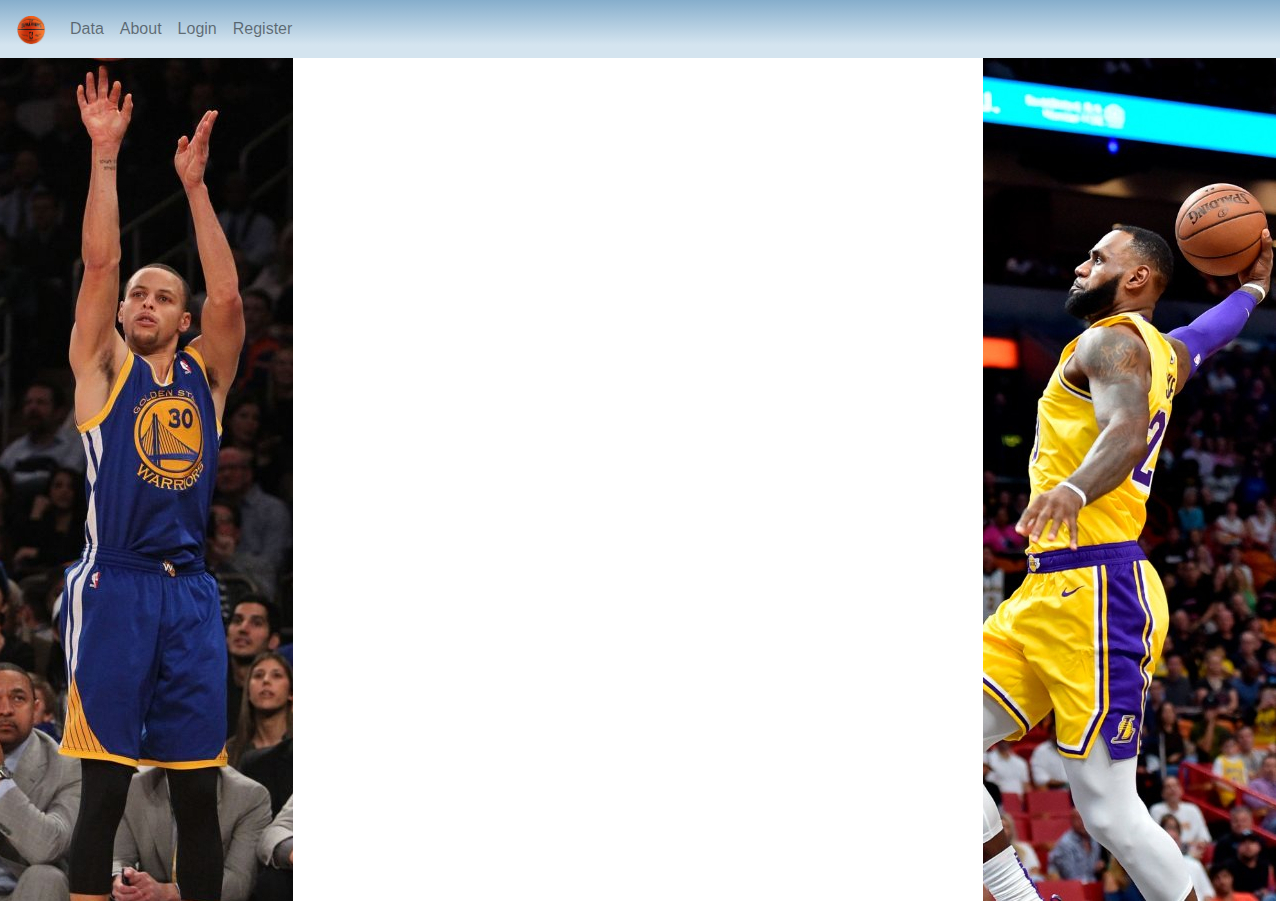
==== about.html @ 164a7b2d "updated html files" ====
<!doctype html>
<html lang="en">

<head>
	<!-- Required meta tags -->
	<meta charset="utf-8">
	<meta name="viewport" content="width=device-width, initial-scale=1, shrink-to-fit=no">

	<!-- Local CSS -->
	<link rel="stylesheet" href="css/styles.css" type="text/css">

	<!-- Bootstrap CSS -->
	<link rel="stylesheet" href="https://stackpath.bootstrapcdn.com/bootstrap/4.3.1/css/bootstrap.min.css"
		integrity="sha384-ggOyR0iXCbMQv3Xipma34MD+dH/1fQ784/j6cY/iJTQUOhcWr7x9JvoRxT2MZw1T" crossorigin="anonymous">

	<title>BBall Polls</title>
	<link rel="icon" href="images/favicon.jpg" />
</head>

<body>
	<!-- Navbar Start-->
	<nav class="navbar navbar-expand-lg navbar-light">
		<a class="navbar-brand" href="index.html">
			<img src="images/navicon.png" width="30" height="30" alt="">
		</a>
		<button class="navbar-toggler" type="button" data-toggle="collapse" data-target="#navbarNav"
			aria-controls="navbarNav" aria-expanded="false" aria-label="Toggle navigation">
			<span class="navbar-toggler-icon"></span>
		</button>
		<div class="collapse navbar-collapse" id="navbarNav">
			<ul class="navbar-nav">
				<li class="nav-item">
					<a class="nav-link" href="data.html">Data</a>
				</li>
				<li class="nav-item">
					<a class="nav-link" href="about.html">About</a>
				</li>
				<li class="nav-item">
					<a class="nav-link" href="login.html">Login</a>
				</li>
				<li class="nav-item">
					<a class="nav-link" href="register.html">Register</a>
				</li>
			</ul>
		</div>
	</nav>

	<!-- Main Content -->
	<div class="row">
		<div class="col-md-3 left">
			<img src="images/steph5.jpg" alt="Steph Curry">
		</div>
		<div class="col-md-6 center">
			<form>
				
			</form>
		</div>
		<div class="col-md-3 right">
			<img src="images/lebron4.jpg" alt="Lebron James">
		</div>
	</div>

	<!-- Optional JavaScript -->
	<!-- jQuery first, then Popper.js, then Bootstrap JS -->
	<script src="https://code.jquery.com/jquery-3.3.1.slim.min.js"
		integrity="sha384-q8i/X+965DzO0rT7abK41JStQIAqVgRVzpbzo5smXKp4YfRvH+8abtTE1Pi6jizo"
		crossorigin="anonymous"></script>
	<script src="https://cdnjs.cloudflare.com/ajax/libs/popper.js/1.14.7/umd/popper.min.js"
		integrity="sha384-UO2eT0CpHqdSJQ6hJty5KVphtPhzWj9WO1clHTMGa3JDZwrnQq4sF86dIHNDz0W1"
		crossorigin="anonymous"></script>
	<script src="https://stackpath.bootstrapcdn.com/bootstrap/4.3.1/js/bootstrap.min.js"
		integrity="sha384-JjSmVgyd0p3pXB1rRibZUAYoIIy6OrQ6VrjIEaFf/nJGzIxFDsf4x0xIM+B07jRM"
		crossorigin="anonymous"></script>
</body>

</html>
---- css/styles.css ----
.intro {
    margin-top: 25px;
}

.center {
    text-align: center;
    margin-top: 175px;
}

.navbar {
    background: rgba(134,174,204,1);
    background: -moz-linear-gradient(top, rgba(134,174,204,1) 0%, rgba(212,228,239,1) 77%, rgba(212,228,239,1) 89%);
    background: -webkit-gradient(left top, left bottom, color-stop(0%, rgba(134,174,204,1)), color-stop(77%, rgba(212,228,239,1)), color-stop(89%, rgba(212,228,239,1)));
    background: -webkit-linear-gradient(top, rgba(134,174,204,1) 0%, rgba(212,228,239,1) 77%, rgba(212,228,239,1) 89%);
    background: -o-linear-gradient(top, rgba(134,174,204,1) 0%, rgba(212,228,239,1) 77%, rgba(212,228,239,1) 89%);
    background: -ms-linear-gradient(top, rgba(134,174,204,1) 0%, rgba(212,228,239,1) 77%, rgba(212,228,239,1) 89%);
    background: linear-gradient(to bottom, rgba(134,174,204,1) 0%, rgba(212,228,239,1) 77%, rgba(212,228,239,1) 89%);
    filter: progid:DXImageTransform.Microsoft.gradient( startColorstr='#86aecc', endColorstr='#d4e4ef', GradientType=0 );
}

.btn {
    margin-top: 25px;
}

@media only screen and (max-width: 1025px) {
    img {
      display: none;
    }
  }
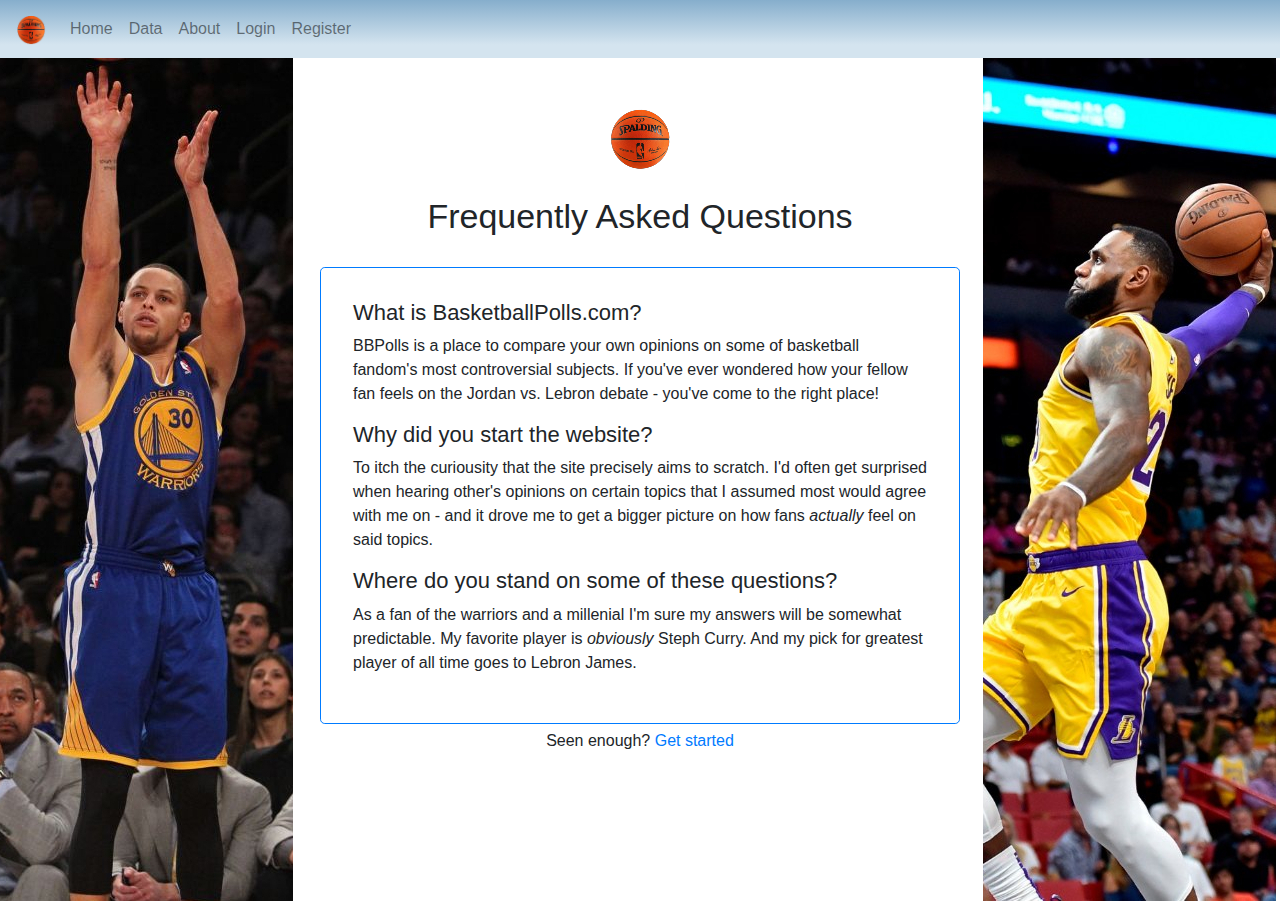
==== commit 6ebd95bb: "made various structural and aesthetic changes to all html files" ====
--- a/about.html
+++ b/about.html
@@ -21,14 +21,18 @@
 	<!-- Navbar Start-->
 	<nav class="navbar navbar-expand-lg navbar-light">
 		<a class="navbar-brand" href="index.html">
-			<img src="images/navicon.png" width="30" height="30" alt="">
+			<img class="homebutton" src="images/navicon.png" width="30" height="30" alt="Home Button">
 		</a>
+		<h2 class="navheading">BasketballPolls.com</h2>
 		<button class="navbar-toggler" type="button" data-toggle="collapse" data-target="#navbarNav"
 			aria-controls="navbarNav" aria-expanded="false" aria-label="Toggle navigation">
 			<span class="navbar-toggler-icon"></span>
 		</button>
 		<div class="collapse navbar-collapse" id="navbarNav">
 			<ul class="navbar-nav">
+				<li class="nav-item">
+					<a class="nav-link" href="index.html">Home</a>
+				</li>
 				<li class="nav-item">
 					<a class="nav-link" href="data.html">Data</a>
 				</li>
@@ -46,19 +50,28 @@
 	</nav>
 
 	<!-- Main Content -->
-	<div class="row">
-		<div class="col-md-3 left">
-			<img src="images/steph5.jpg" alt="Steph Curry">
-		</div>
-		<div class="col-md-6 center">
-			<form>
-				
-			</form>
-		</div>
-		<div class="col-md-3 right">
-			<img src="images/lebron4.jpg" alt="Lebron James">
-		</div>
-	</div>
+	<main class="row no-gutters">
+		<aside class="col-md-3 left">
+			<img class="banner" src="images/steph5.jpg" alt="Steph Curry">
+		</aside>
+		<!-- FAQ Block -->
+		<section class="col-md-6 center text-center">
+			<img src="images/navicon.png" alt="Top Logo" id="toplogo">
+			<h1 class="headings">Frequently Asked Questions</h1>
+			<section class="contentblock text-left border-primary border rounded-lg">
+				<h2 class="faq">What is BasketballPolls.com?</h2>
+				<p>BBPolls is a place to compare your own opinions on some of basketball fandom's most controversial subjects. If you've ever wondered how your fellow fan feels on the Jordan vs. Lebron debate - you've come to the right place!</p>
+				<h2 class="faq">Why did you start the website?</h2>
+				<p>To itch the curiousity that the site precisely aims to scratch. I'd often get surprised when hearing other's opinions on certain topics that I assumed most would agree with me on - and it drove me to get a bigger picture on how fans <em>actually</em> feel on said topics.</p>
+				<h2 class="faq">Where do you stand on some of these questions?</h2>
+				<p>As a fan of the warriors and a millenial I'm sure my answers will be somewhat predictable. My favorite player is <em>obviously</em> Steph Curry. And my pick for greatest player of all time goes to Lebron James.</em></p>
+			</section>
+			<p class="subnote">Seen enough? <a href="login.html">Get started</a></p>
+		</section>
+		<aside class="col-md-3 right">
+			<img class="banner" id="lebron" src="images/lebron4.jpg" alt="Lebron James">
+		</aside>
+	</main>
 
 	<!-- Optional JavaScript -->
 	<!-- jQuery first, then Popper.js, then Bootstrap JS -->
--- a/css/styles.css
+++ b/css/styles.css
@@ -1,12 +1,5 @@
-.intro {
-    margin-top: 25px;
-}
 
-.center {
-    text-align: center;
-    margin-top: 175px;
-}
-
+/*This provides the gradient effect of the navbar */
 .navbar {
     background: rgba(134,174,204,1);
     background: -moz-linear-gradient(top, rgba(134,174,204,1) 0%, rgba(212,228,239,1) 77%, rgba(212,228,239,1) 89%);
@@ -22,8 +15,84 @@
     margin-top: 25px;
 }
 
+/* Controls spacing of the notes appearing below each main content block */
+.subnote {
+    margin-top: 5px;
+}
+
+#lebron {
+    margin-left: 23px;
+}
+
+#toplogo {
+    margin-top: 50px;
+}
+
+#faq p {
+    font-weight: 200;
+}
+
+/* Controls formatting for all main contentblocks across html files */
+.contentblock {
+    margin-top: 30px;
+    padding: 5%;
+}
+
+label {
+    text-align: left;
+    font-weight: 200;
+}
+
+.navheading {
+    font-size: 18px;
+    font-weight: 300;
+}
+
+/* Controls formatting for all headings across html files */
+.headings {
+    margin-top: 25px;
+    font-size: 34px;
+    font-weight: 300;
+}
+
+.faq {
+    font-size: 22px;
+    font-weight: 300;
+}
+
+.intro {
+    font-weight: 200;
+}
+
+/* All non-pc media device formatting */
 @media only screen and (max-width: 1025px) {
-    img {
-      display: none;
+    .banner {
+        display: none;
     }
-  }+    .myheader {
+        font-size: 45px;
+    }
+    .intro {
+        font-size: 16px;
+        margin-bottom: 25px;
+    }
+    .row {
+        padding: 5%;
+    }
+  }
+
+/* Medium device and larger formatting */
+@media only screen and (min-width: 768px) {
+    /* Restricts a heading that appears on the navbar */
+    .navheading {
+        display: none;
+    }
+}
+
+
+/* Logo button removal from devices without a hamburger nav */
+@media only screen and (max-width: 768px) {
+    .homebutton {
+        display: none;
+    }
+}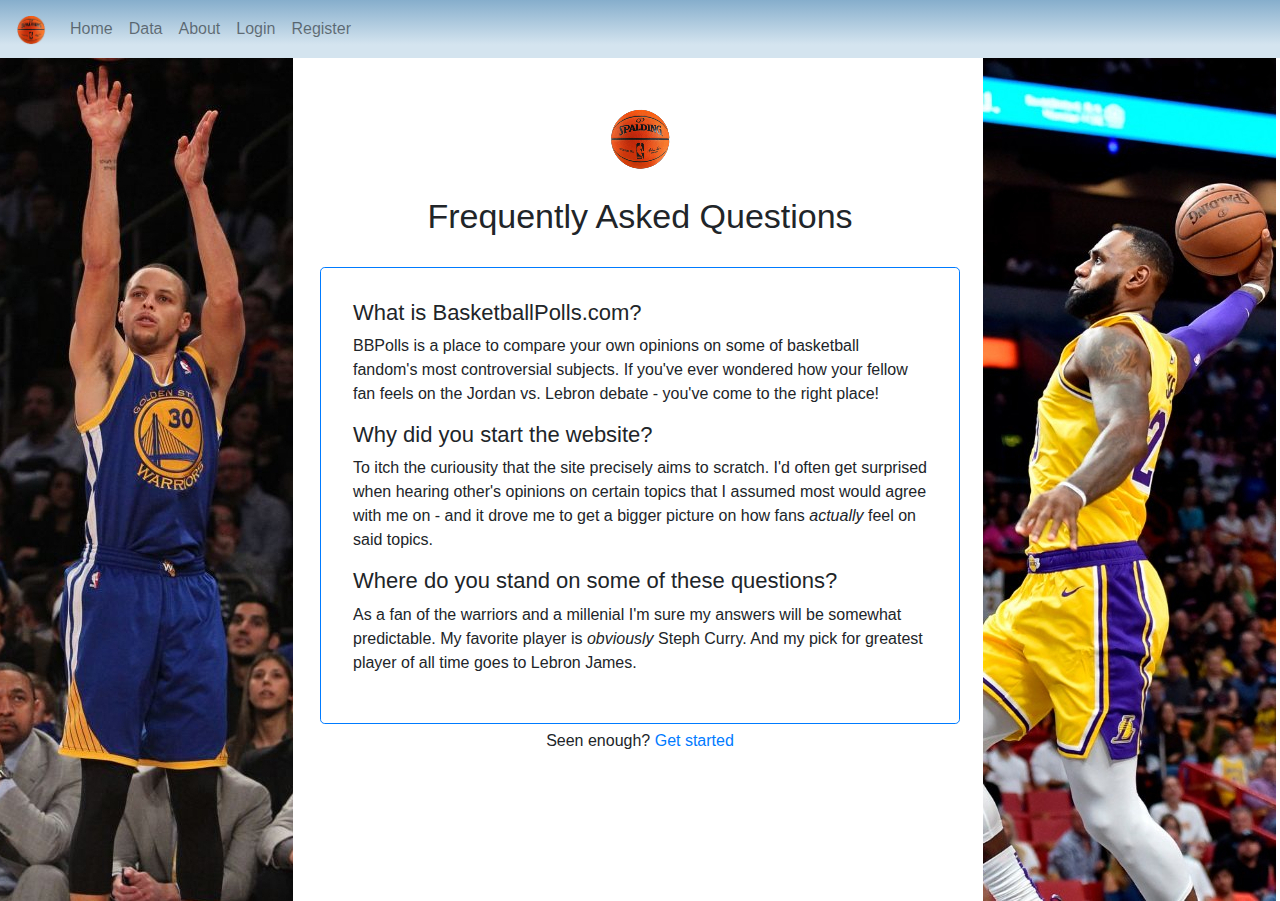
==== commit 54e4e4bb: "updated structure and css across all pages" ====
--- a/about.html
+++ b/about.html
@@ -19,7 +19,7 @@
 
 <body>
 	<!-- Navbar Start-->
-	<nav class="navbar navbar-expand-lg navbar-light">
+	<nav class="navbar navbar-expand-lg navbar-light sticky-top">
 		<a class="navbar-brand" href="index.html">
 			<img class="homebutton" src="images/navicon.png" width="30" height="30" alt="Home Button">
 		</a>
--- a/css/styles.css
+++ b/css/styles.css
@@ -1,3 +1,11 @@
+/* Universal CSS styling start */
+#lebron {
+    margin-left: 23px;
+}
+
+#toplogo {
+    margin-top: 50px;
+}
 
 /*This provides the gradient effect of the navbar */
 .navbar {
@@ -11,8 +19,28 @@
     filter: progid:DXImageTransform.Microsoft.gradient( startColorstr='#86aecc', endColorstr='#d4e4ef', GradientType=0 );
 }
 
+/* Home page css start */
+.intro {
+    font-weight: 200;
+}
+
 .btn {
     margin-top: 25px;
+}
+
+.navheading {
+    font-size: 18px;
+    font-weight: 300;
+}
+
+/* About page CSS start */
+#faq p {
+    font-weight: 200;
+}
+
+.faq {
+    font-size: 22px;
+    font-weight: 300;
 }
 
 /* Controls spacing of the notes appearing below each main content block */
@@ -20,32 +48,10 @@
     margin-top: 5px;
 }
 
-#lebron {
-    margin-left: 23px;
-}
-
-#toplogo {
-    margin-top: 50px;
-}
-
-#faq p {
-    font-weight: 200;
-}
-
 /* Controls formatting for all main contentblocks across html files */
 .contentblock {
     margin-top: 30px;
     padding: 5%;
-}
-
-label {
-    text-align: left;
-    font-weight: 200;
-}
-
-.navheading {
-    font-size: 18px;
-    font-weight: 300;
 }
 
 /* Controls formatting for all headings across html files */
@@ -55,12 +61,9 @@
     font-weight: 300;
 }
 
-.faq {
-    font-size: 22px;
-    font-weight: 300;
-}
-
-.intro {
+/* Styles the form labels across Data/Login/Registration page */
+label {
+    text-align: left;
     font-weight: 200;
 }
 
@@ -89,7 +92,6 @@
     }
 }
 
-
 /* Logo button removal from devices without a hamburger nav */
 @media only screen and (max-width: 768px) {
     .homebutton {
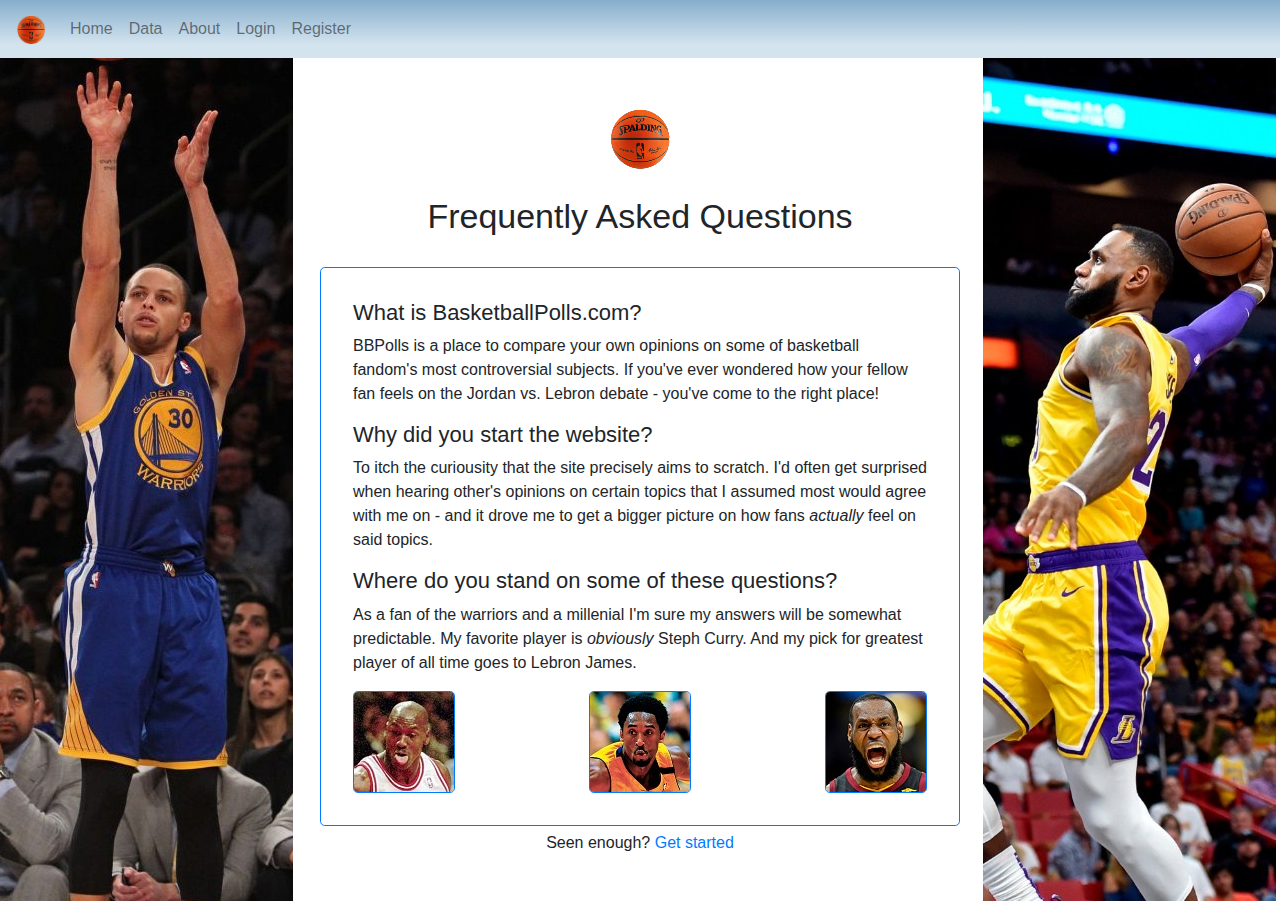
==== commit 142146b8: "made small optimization changes to most files and populated the data page" ====
--- a/about.html
+++ b/about.html
@@ -64,7 +64,12 @@
 				<h2 class="faq">Why did you start the website?</h2>
 				<p>To itch the curiousity that the site precisely aims to scratch. I'd often get surprised when hearing other's opinions on certain topics that I assumed most would agree with me on - and it drove me to get a bigger picture on how fans <em>actually</em> feel on said topics.</p>
 				<h2 class="faq">Where do you stand on some of these questions?</h2>
-				<p>As a fan of the warriors and a millenial I'm sure my answers will be somewhat predictable. My favorite player is <em>obviously</em> Steph Curry. And my pick for greatest player of all time goes to Lebron James.</em></p>
+				<p>As a fan of the warriors and a millenial I'm sure my answers will be somewhat predictable. My favorite player is <em>obviously</em> Steph Curry. And my pick for greatest player of all time goes to Lebron James.</p>
+				<div class="d-flex justify-content-between">
+					<img src="images/jordan.jpg" alt="Michael Jordan" class="aboutpics border border-primary rounded-lg">
+					<img src="images/kobe.jpg" alt="Kobe Bryant" class="aboutpics border border-primary rounded-lg">
+					<img src="images/lebronagain.jpg" alt="Lebron James" class="aboutpics border border-primary rounded-lg">
+				</div>	
 			</section>
 			<p class="subnote">Seen enough? <a href="login.html">Get started</a></p>
 		</section>
--- a/css/styles.css
+++ b/css/styles.css
@@ -43,6 +43,18 @@
     font-weight: 300;
 }
 
+/* Data page CSS start */
+
+
+
+
+
+
+
+
+
+
+
 /* Controls spacing of the notes appearing below each main content block */
 .subnote {
     margin-top: 5px;
@@ -84,6 +96,13 @@
     }
   }
 
+/* Hides pictures on the about page from small and medium devices */
+@media only screen and (max-width: 1023px) {
+    .aboutpics {
+        display: none;
+    }
+}
+
 /* Medium device and larger formatting */
 @media only screen and (min-width: 768px) {
     /* Restricts a heading that appears on the navbar */
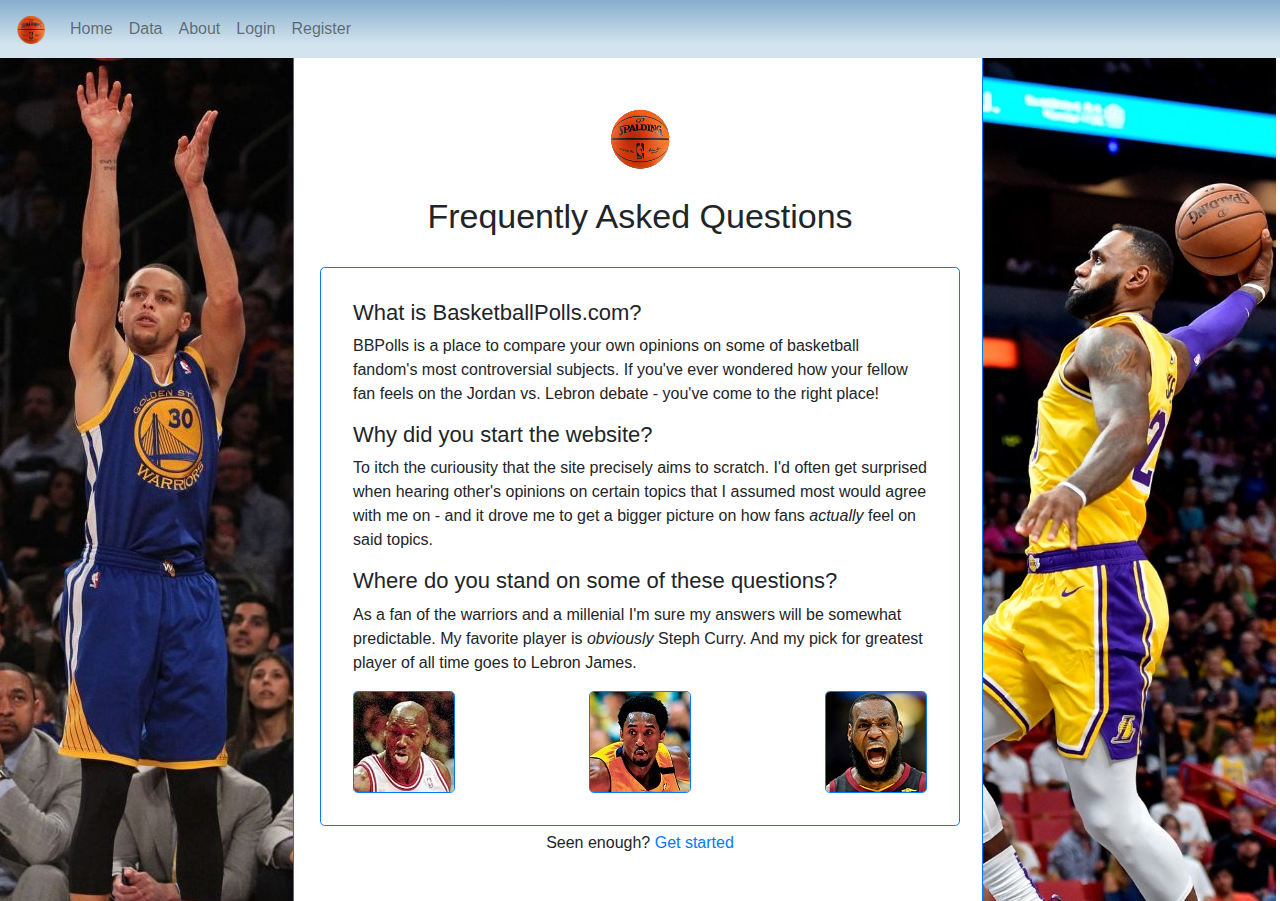
==== commit d37e1e50: "updated several pages and added the data results page" ====
--- a/about.html
+++ b/about.html
@@ -52,7 +52,7 @@
 	<!-- Main Content -->
 	<main class="row no-gutters">
 		<aside class="col-md-3 left">
-			<img class="banner" src="images/steph5.jpg" alt="Steph Curry">
+			<img class="banner border-right border-primary" src="images/steph5.jpg" alt="Steph Curry">
 		</aside>
 		<!-- FAQ Block -->
 		<section class="col-md-6 center text-center">
@@ -74,7 +74,7 @@
 			<p class="subnote">Seen enough? <a href="login.html">Get started</a></p>
 		</section>
 		<aside class="col-md-3 right">
-			<img class="banner" id="lebron" src="images/lebron4.jpg" alt="Lebron James">
+			<img id="lebron" class="banner border-left border-primary" src="images/lebron4.jpg" alt="Lebron James">
 		</aside>
 	</main>
 
--- a/css/styles.css
+++ b/css/styles.css
@@ -1,6 +1,6 @@
 /* Universal CSS styling start */
 #lebron {
-    margin-left: 23px;
+    margin-left: 22px;
 }
 
 #toplogo {
@@ -43,18 +43,6 @@
     font-weight: 300;
 }
 
-/* Data page CSS start */
-
-
-
-
-
-
-
-
-
-
-
 /* Controls spacing of the notes appearing below each main content block */
 .subnote {
     margin-top: 5px;
@@ -79,6 +67,14 @@
     font-weight: 200;
 }
 
+/* Table CSS start */
+table th {
+    font-weight: 500;
+}
+table td {
+    font-weight: 300;
+}
+
 /* All non-pc media device formatting */
 @media only screen and (max-width: 1025px) {
     .banner {
@@ -101,6 +97,18 @@
     .aboutpics {
         display: none;
     }
+    table th {
+        font-size: 10px;
+    }
+    table td {
+        font-size: 10px;
+    }
+    #toplogo {
+        display: none;
+    }
+    .homebutton {
+        display: none;
+    }
 }
 
 /* Medium device and larger formatting */
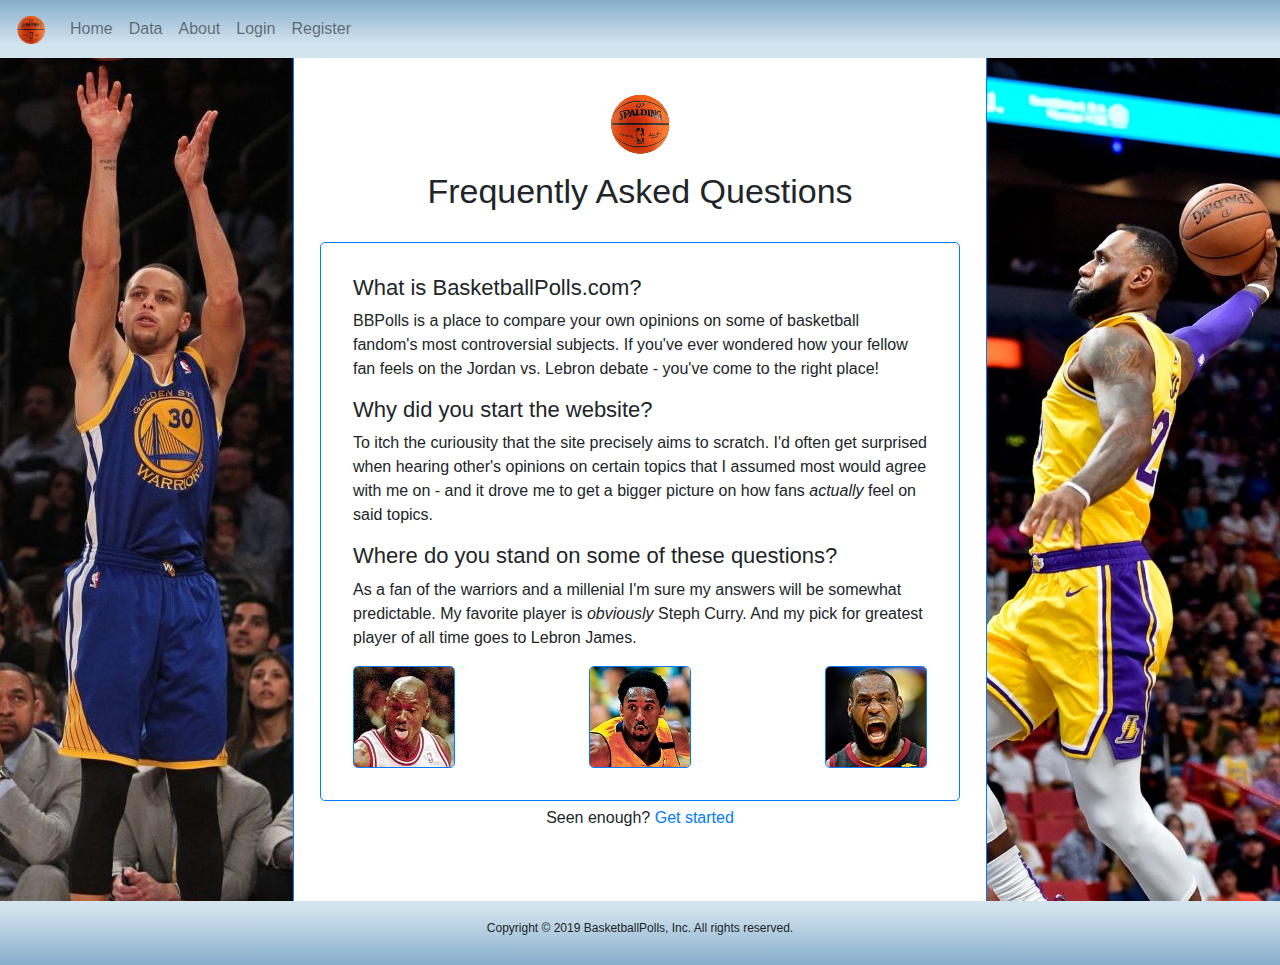
==== commit 1c21ee5a: "finalized basic structure of all pages and filled the pages with content" ====
--- a/about.html
+++ b/about.html
@@ -19,11 +19,11 @@
 
 <body>
 	<!-- Navbar Start-->
-	<nav class="navbar navbar-expand-lg navbar-light sticky-top">
+	<nav class="navbar navbar-expand-lg navbar-light sticky-top gradient">
 		<a class="navbar-brand" href="index.html">
 			<img class="homebutton" src="images/navicon.png" width="30" height="30" alt="Home Button">
 		</a>
-		<h2 class="navheading">BasketballPolls.com</h2>
+		<h2 class="navheading">BasketballPolls</h2>
 		<button class="navbar-toggler" type="button" data-toggle="collapse" data-target="#navbarNav"
 			aria-controls="navbarNav" aria-expanded="false" aria-label="Toggle navigation">
 			<span class="navbar-toggler-icon"></span>
@@ -60,23 +60,36 @@
 			<h1 class="headings">Frequently Asked Questions</h1>
 			<section class="contentblock text-left border-primary border rounded-lg">
 				<h2 class="faq">What is BasketballPolls.com?</h2>
-				<p>BBPolls is a place to compare your own opinions on some of basketball fandom's most controversial subjects. If you've ever wondered how your fellow fan feels on the Jordan vs. Lebron debate - you've come to the right place!</p>
+				<p>BBPolls is a place to compare your own opinions on some of basketball fandom's most controversial
+					subjects. If you've ever wondered how your fellow fan feels on the Jordan vs. Lebron debate - you've
+					come to the right place!</p>
 				<h2 class="faq">Why did you start the website?</h2>
-				<p>To itch the curiousity that the site precisely aims to scratch. I'd often get surprised when hearing other's opinions on certain topics that I assumed most would agree with me on - and it drove me to get a bigger picture on how fans <em>actually</em> feel on said topics.</p>
+				<p>To itch the curiousity that the site precisely aims to scratch. I'd often get surprised when hearing
+					other's opinions on certain topics that I assumed most would agree with me on - and it drove me to
+					get a bigger picture on how fans <em>actually</em> feel on said topics.</p>
 				<h2 class="faq">Where do you stand on some of these questions?</h2>
-				<p>As a fan of the warriors and a millenial I'm sure my answers will be somewhat predictable. My favorite player is <em>obviously</em> Steph Curry. And my pick for greatest player of all time goes to Lebron James.</p>
+				<p>As a fan of the warriors and a millenial I'm sure my answers will be somewhat predictable. My
+					favorite player is <em>obviously</em> Steph Curry. And my pick for greatest player of all time goes
+					to Lebron James.</p>
 				<div class="d-flex justify-content-between">
-					<img src="images/jordan.jpg" alt="Michael Jordan" class="aboutpics border border-primary rounded-lg">
+					<img src="images/jordan.jpg" alt="Michael Jordan"
+						class="aboutpics border border-primary rounded-lg">
 					<img src="images/kobe.jpg" alt="Kobe Bryant" class="aboutpics border border-primary rounded-lg">
-					<img src="images/lebronagain.jpg" alt="Lebron James" class="aboutpics border border-primary rounded-lg">
-				</div>	
+					<img src="images/lebronagain.jpg" alt="Lebron James"
+						class="aboutpics border border-primary rounded-lg">
+				</div>
 			</section>
 			<p class="subnote">Seen enough? <a href="login.html">Get started</a></p>
 		</section>
 		<aside class="col-md-3 right">
-			<img id="lebron" class="banner border-left border-primary" src="images/lebron4.jpg" alt="Lebron James">
+			<img id="lebron" class="banner border-left border-primary float-right" src="images/lebron4.jpg" alt="Lebron James">
 		</aside>
 	</main>
+	<footer class="footer myfooter">
+		<div class="container text-center">
+			<p class="copyright">Copyright &copy; 2019 BasketballPolls, Inc. All rights reserved.</p>
+		</div>
+	</footer>
 
 	<!-- Optional JavaScript -->
 	<!-- jQuery first, then Popper.js, then Bootstrap JS -->
--- a/css/styles.css
+++ b/css/styles.css
@@ -1,14 +1,27 @@
 /* Universal CSS styling start */
-#lebron {
-    margin-left: 22px;
+#toplogo {
+    margin-top: 35px;
 }
 
-#toplogo {
-    margin-top: 50px;
+.copyright {
+    font-size: 12px;
+    margin-top: 5px;
+}
+
+.myfooter {
+    padding: 1%;
+    background: rgba(212,228,239,1);
+    background: -moz-linear-gradient(top, rgba(212,228,239,1) 0%, rgba(212,228,239,1) 11%, rgba(201,221,234,1) 23%, rgba(134,174,204,1) 100%);
+    background: -webkit-gradient(left top, left bottom, color-stop(0%, rgba(212,228,239,1)), color-stop(11%, rgba(212,228,239,1)), color-stop(23%, rgba(201,221,234,1)), color-stop(100%, rgba(134,174,204,1)));
+    background: -webkit-linear-gradient(top, rgba(212,228,239,1) 0%, rgba(212,228,239,1) 11%, rgba(201,221,234,1) 23%, rgba(134,174,204,1) 100%);
+    background: -o-linear-gradient(top, rgba(212,228,239,1) 0%, rgba(212,228,239,1) 11%, rgba(201,221,234,1) 23%, rgba(134,174,204,1) 100%);
+    background: -ms-linear-gradient(top, rgba(212,228,239,1) 0%, rgba(212,228,239,1) 11%, rgba(201,221,234,1) 23%, rgba(134,174,204,1) 100%);
+    background: linear-gradient(to bottom, rgba(212,228,239,1) 0%, rgba(212,228,239,1) 11%, rgba(201,221,234,1) 23%, rgba(134,174,204,1) 100%);
+    filter: progid:DXImageTransform.Microsoft.gradient( startColorstr='#d4e4ef', endColorstr='#86aecc', GradientType=0 );
 }
 
 /*This provides the gradient effect of the navbar */
-.navbar {
+.gradient {
     background: rgba(134,174,204,1);
     background: -moz-linear-gradient(top, rgba(134,174,204,1) 0%, rgba(212,228,239,1) 77%, rgba(212,228,239,1) 89%);
     background: -webkit-gradient(left top, left bottom, color-stop(0%, rgba(134,174,204,1)), color-stop(77%, rgba(212,228,239,1)), color-stop(89%, rgba(212,228,239,1)));
@@ -25,7 +38,7 @@
 }
 
 .btn {
-    margin-top: 25px;
+    margin-top: 20px;
 }
 
 .navheading {
@@ -43,6 +56,12 @@
     font-weight: 300;
 }
 
+/* Switch positioning for login and registration pages */
+.myswitch {
+    margin-bottom: 5px;
+}
+
+
 /* Controls spacing of the notes appearing below each main content block */
 .subnote {
     margin-top: 5px;
@@ -56,7 +75,7 @@
 
 /* Controls formatting for all headings across html files */
 .headings {
-    margin-top: 25px;
+    margin-top: 15px;
     font-size: 34px;
     font-weight: 300;
 }
@@ -90,6 +109,9 @@
     .row {
         padding: 5%;
     }
+    .myfooter {
+        background: white;
+    }
   }
 
 /* Hides pictures on the about page from small and medium devices */
@@ -112,7 +134,7 @@
 }
 
 /* Medium device and larger formatting */
-@media only screen and (min-width: 768px) {
+@media only screen and (min-width: 769px) {
     /* Restricts a heading that appears on the navbar */
     .navheading {
         display: none;
@@ -124,4 +146,10 @@
     .homebutton {
         display: none;
     }
+}
+
+@media only screen and (min-width: 1365px) {
+    .myfooter {
+        background: white;
+    }
 }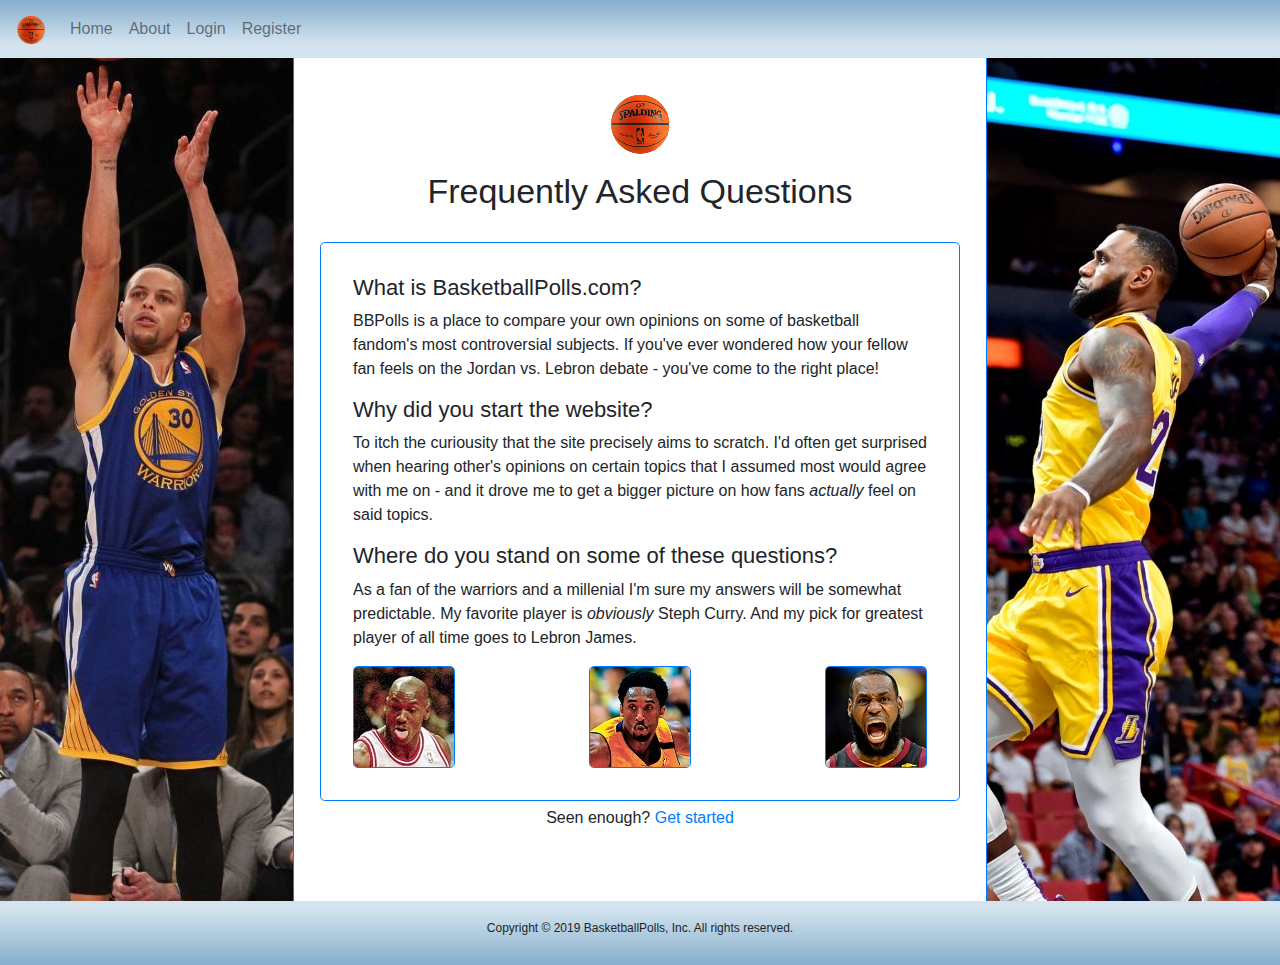
==== commit b6473cb9: "various fixes and updates" ====
--- a/about.html
+++ b/about.html
@@ -32,9 +32,6 @@
 			<ul class="navbar-nav">
 				<li class="nav-item">
 					<a class="nav-link" href="index.html">Home</a>
-				</li>
-				<li class="nav-item">
-					<a class="nav-link" href="data.html">Data</a>
 				</li>
 				<li class="nav-item">
 					<a class="nav-link" href="about.html">About</a>
@@ -82,7 +79,8 @@
 			<p class="subnote">Seen enough? <a href="login.html">Get started</a></p>
 		</section>
 		<aside class="col-md-3 right">
-			<img id="lebron" class="banner border-left border-primary float-right" src="images/lebron4.jpg" alt="Lebron James">
+			<img id="lebron" class="banner border-left border-primary float-right" src="images/lebron4.jpg"
+				alt="Lebron James">
 		</aside>
 	</main>
 	<footer class="footer myfooter">
--- a/css/styles.css
+++ b/css/styles.css
@@ -20,6 +20,11 @@
     filter: progid:DXImageTransform.Microsoft.gradient( startColorstr='#d4e4ef', endColorstr='#86aecc', GradientType=0 );
 }
 
+.navheading {
+    font-size: 18px;
+    font-weight: 300;
+}
+
 /*This provides the gradient effect of the navbar */
 .gradient {
     background: rgba(134,174,204,1);
@@ -38,12 +43,7 @@
 }
 
 .btn {
-    margin-top: 20px;
-}
-
-.navheading {
-    font-size: 18px;
-    font-weight: 300;
+    margin-top: 10px;
 }
 
 /* About page CSS start */
